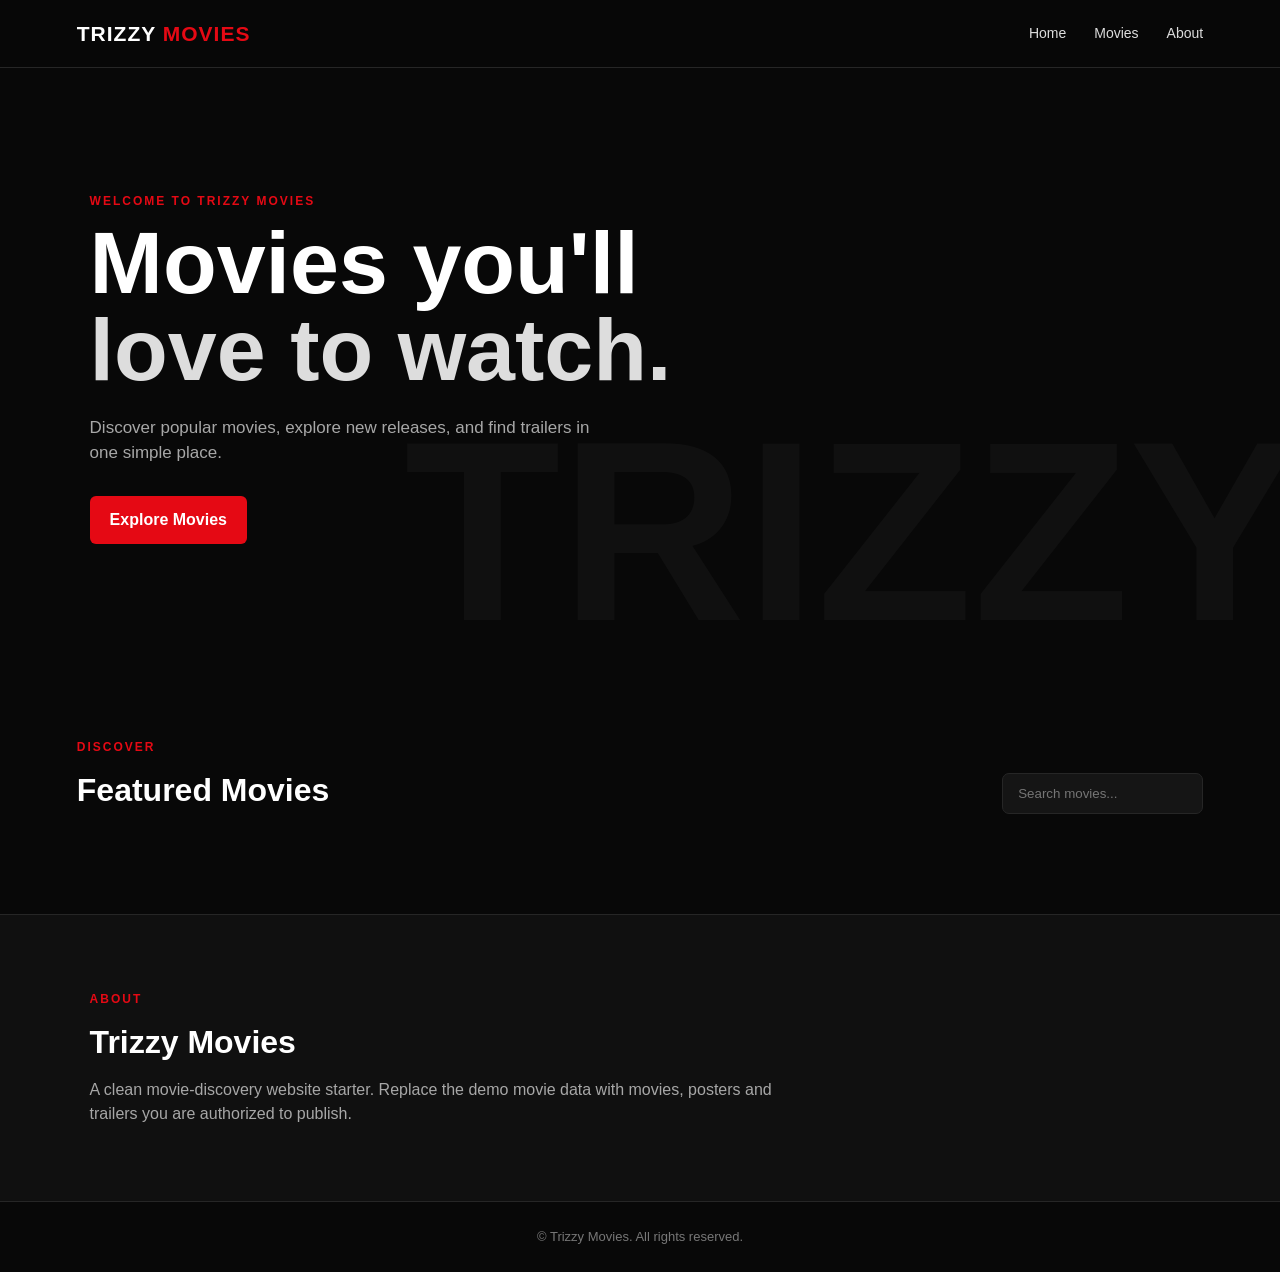
==== index.html @ 60e4cfdf "Add files via upload" ====
<!DOCTYPE html>
<html lang="en">
<head>
  <meta charset="UTF-8">
  <meta name="viewport" content="width=device-width, initial-scale=1.0">
  <meta name="description" content="Trizzy Movies - discover movies and trailers.">
  <title>Trizzy Movies</title>
  <link rel="stylesheet" href="style.css">
</head>
<body>
  <header class="navbar">
    <a class="logo" href="#">TRIZZY <span>MOVIES</span></a>
    <nav>
      <a href="#home">Home</a>
      <a href="#movies">Movies</a>
      <a href="#about">About</a>
    </nav>
    <button class="menu-btn" aria-label="Open menu">☰</button>
  </header>

  <main>
    <section class="hero" id="home">
      <div class="hero-content">
        <p class="eyebrow">WELCOME TO TRIZZY MOVIES</p>
        <h1>Movies you'll<br><span>love to watch.</span></h1>
        <p class="hero-text">Discover popular movies, explore new releases, and find trailers in one simple place.</p>
        <a class="primary-btn" href="#movies">Explore Movies</a>
      </div>
    </section>

    <section class="movies-section" id="movies">
      <div class="section-head">
        <div>
          <p class="eyebrow">DISCOVER</p>
          <h2>Featured Movies</h2>
        </div>
        <div class="search-wrap">
          <input id="searchInput" type="search" placeholder="Search movies..." aria-label="Search movies">
        </div>
      </div>

      <div id="movieGrid" class="movie-grid"></div>
      <p id="noResults" class="no-results" hidden>No movies found. Try another title.</p>
    </section>

    <section class="about" id="about">
      <p class="eyebrow">ABOUT</p>
      <h2>Trizzy Movies</h2>
      <p>A clean movie-discovery website starter. Replace the demo movie data with movies, posters and trailers you are authorized to publish.</p>
    </section>
  </main>

  <div id="movieModal" class="modal" aria-hidden="true">
    <div class="modal-card">
      <button id="closeModal" class="close-btn" aria-label="Close">×</button>
      <img id="modalPoster" src="" alt="">
      <div class="modal-info">
        <p id="modalGenre" class="eyebrow"></p>
        <h2 id="modalTitle"></h2>
        <p id="modalDescription"></p>
        <a id="trailerBtn" class="primary-btn" href="#" target="_blank" rel="noopener">▶ Watch Trailer</a>
      </div>
    </div>
  </div>

  <footer>
    <p>© <span id="year"></span> Trizzy Movies. All rights reserved.</p>
  </footer>

  <script src="script.js"></script>
</body>
</html>
---- style.css ----
* {
  box-sizing: border-box;
  margin: 0;
  padding: 0;
}

:root {
  --bg: #080808;
  --panel: #121212;
  --text: #ffffff;
  --muted: #a7a7a7;
  --accent: #e50914;
  --border: #262626;
}

html {
  scroll-behavior: smooth;
}

body {
  font-family: Arial, Helvetica, sans-serif;
  background: var(--bg);
  color: var(--text);
  line-height: 1.5;
}

a {
  color: inherit;
  text-decoration: none;
}

.navbar {
  position: sticky;
  top: 0;
  z-index: 20;
  height: 68px;
  padding: 0 6%;
  display: flex;
  align-items: center;
  justify-content: space-between;
  background: rgba(8, 8, 8, .94);
  backdrop-filter: blur(10px);
  border-bottom: 1px solid var(--border);
}

.logo {
  font-size: 21px;
  font-weight: 900;
  letter-spacing: 1px;
}

.logo span {
  color: var(--accent);
}

.navbar nav {
  display: flex;
  gap: 28px;
  color: #ddd;
  font-size: 14px;
}

.navbar nav a:hover {
  color: white;
}

.menu-btn {
  display: none;
  background: none;
  border: 0;
  color: white;
  font-size: 25px;
}

.hero {
  min-height: 600px;
  display: flex;
  align-items: center;
  padding: 70px 7%;
  background:
    linear-gradient(90deg, #080808 5%, rgba(8,8,8,.85) 45%, rgba(8,8,8,.25)),
    linear-gradient(0deg, #080808 0%, transparent 35%);
  position: relative;
  overflow: hidden;
}

.hero::after {
  content: "TRIZZY";
  position: absolute;
  right: -20px;
  bottom: -55px;
  font-size: clamp(100px, 20vw, 260px);
  font-weight: 900;
  color: rgba(255,255,255,.035);
  pointer-events: none;
}

.hero-content {
  max-width: 650px;
  position: relative;
  z-index: 1;
}

.eyebrow {
  color: var(--accent);
  font-size: 12px;
  font-weight: 800;
  letter-spacing: 2px;
  margin-bottom: 10px;
}

.hero h1 {
  font-size: clamp(48px, 8vw, 88px);
  line-height: .98;
  margin-bottom: 22px;
}

.hero h1 span {
  color: #ddd;
}

.hero-text {
  max-width: 520px;
  color: var(--muted);
  margin-bottom: 30px;
  font-size: 17px;
}

.primary-btn {
  display: inline-flex;
  align-items: center;
  justify-content: center;
  padding: 12px 20px;
  border-radius: 6px;
  background: var(--accent);
  color: white;
  font-weight: 800;
  border: 0;
  cursor: pointer;
  transition: transform .2s, opacity .2s;
}

.primary-btn:hover {
  transform: translateY(-2px);
  opacity: .9;
}

.movies-section {
  padding: 70px 6%;
}

.section-head {
  display: flex;
  align-items: end;
  justify-content: space-between;
  gap: 25px;
  margin-bottom: 30px;
}

h2 {
  font-size: 32px;
}

.search-wrap input {
  width: min(300px, 100%);
  padding: 12px 15px;
  border-radius: 7px;
  border: 1px solid var(--border);
  background: #151515;
  color: white;
  outline: none;
}

.search-wrap input:focus {
  border-color: var(--accent);
}

.movie-grid {
  display: grid;
  grid-template-columns: repeat(4, minmax(0, 1fr));
  gap: 22px;
}

.movie-card {
  background: var(--panel);
  border: 1px solid var(--border);
  border-radius: 10px;
  overflow: hidden;
  transition: transform .2s, border-color .2s;
}

.movie-card:hover {
  transform: translateY(-5px);
  border-color: #444;
}

.movie-poster {
  width: 100%;
  aspect-ratio: 2 / 3;
  object-fit: cover;
  display: block;
  background: #222;
}

.movie-info {
  padding: 15px;
}

.movie-info h3 {
  font-size: 17px;
  margin-bottom: 5px;
}

.movie-meta {
  color: var(--muted);
  font-size: 13px;
  margin-bottom: 13px;
}

.card-btn {
  width: 100%;
  padding: 9px;
  border-radius: 6px;
  background: transparent;
  color: white;
  border: 1px solid #444;
  cursor: pointer;
  font-weight: 700;
}

.card-btn:hover {
  background: white;
  color: black;
}

.no-results {
  text-align: center;
  color: var(--muted);
  padding: 45px 0;
}

.about {
  padding: 75px 7%;
  background: #101010;
  border-top: 1px solid var(--border);
}

.about p:last-child {
  max-width: 700px;
  color: var(--muted);
  margin-top: 12px;
}

footer {
  padding: 25px 6%;
  text-align: center;
  color: #777;
  font-size: 13px;
  border-top: 1px solid var(--border);
}

.modal {
  position: fixed;
  inset: 0;
  z-index: 50;
  display: none;
  align-items: center;
  justify-content: center;
  padding: 20px;
  background: rgba(0,0,0,.82);
}

.modal.show {
  display: flex;
}

.modal-card {
  position: relative;
  width: min(850px, 100%);
  display: grid;
  grid-template-columns: 260px 1fr;
  gap: 28px;
  padding: 25px;
  background: #151515;
  border: 1px solid #333;
  border-radius: 12px;
}

.modal-card img {
  width: 100%;
  border-radius: 8px;
  aspect-ratio: 2 / 3;
  object-fit: cover;
}

.modal-info {
  align-self: center;
}

.modal-info h2 {
  margin-bottom: 15px;
}

.modal-info > p:not(.eyebrow) {
  color: var(--muted);
  margin-bottom: 25px;
}

.close-btn {
  position: absolute;
  top: 10px;
  right: 14px;
  border: 0;
  background: transparent;
  color: white;
  font-size: 32px;
  cursor: pointer;
}

@media (max-width: 850px) {
  .movie-grid {
    grid-template-columns: repeat(3, minmax(0, 1fr));
  }
}

@media (max-width: 650px) {
  .navbar {
    padding: 0 5%;
  }

  .navbar nav {
    display: none;
  }

  .menu-btn {
    display: block;
  }

  .hero {
    min-height: 520px;
    padding: 60px 6%;
  }

  .hero-text {
    font-size: 15px;
  }

  .section-head {
    align-items: stretch;
    flex-direction: column;
  }

  .search-wrap input {
    width: 100%;
  }

  .movie-grid {
    grid-template-columns: repeat(2, minmax(0, 1fr));
    gap: 14px;
  }

  .movies-section {
    padding: 50px 5%;
  }

  .modal-card {
    grid-template-columns: 120px 1fr;
    gap: 15px;
    padding: 18px;
  }

  .modal-info h2 {
    font-size: 22px;
  }
}

@media (max-width: 400px) {
  .movie-grid {
    grid-template-columns: 1fr 1fr;
  }

  .movie-info {
    padding: 10px;
  }

  .movie-info h3 {
    font-size: 15px;
  }

  .modal-card {
    grid-template-columns: 1fr;
    max-height: 90vh;
    overflow-y: auto;
  }

  .modal-card img {
    width: 130px;
  }
}
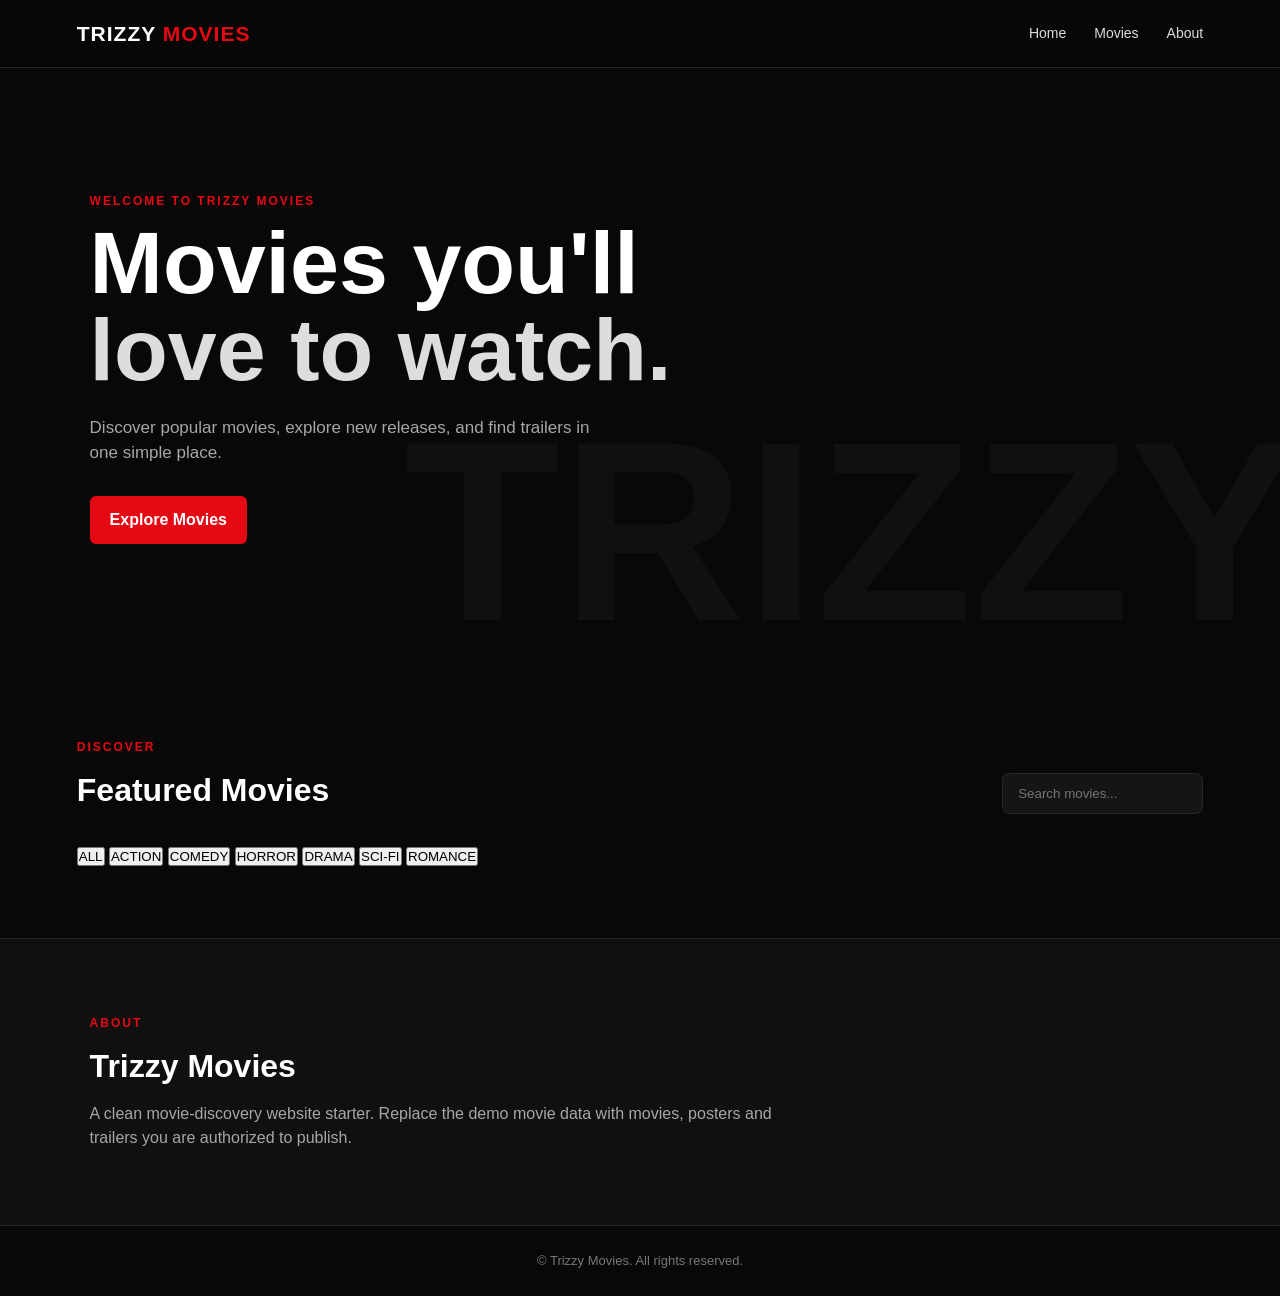
==== commit 252a1f52: "Update index.html" ====
--- a/index.html
+++ b/index.html
@@ -38,7 +38,15 @@
           <input id="searchInput" type="search" placeholder="Search movies..." aria-label="Search movies">
         </div>
       </div>
-
+<div class="categories">
+  <button class="category-btn active" data-category="All">ALL</button>
+  <button class="category-btn" data-category="Action">ACTION</button>
+  <button class="category-btn" data-category="Comedy">COMEDY</button>
+  <button class="category-btn" data-category="Horror">HORROR</button>
+  <button class="category-btn" data-category="Drama">DRAMA</button>
+  <button class="category-btn" data-category="Sci-Fi">SCI-FI</button>
+  <button class="category-btn" data-category="Romance">ROMANCE</button>
+</div>
       <div id="movieGrid" class="movie-grid"></div>
       <p id="noResults" class="no-results" hidden>No movies found. Try another title.</p>
     </section>
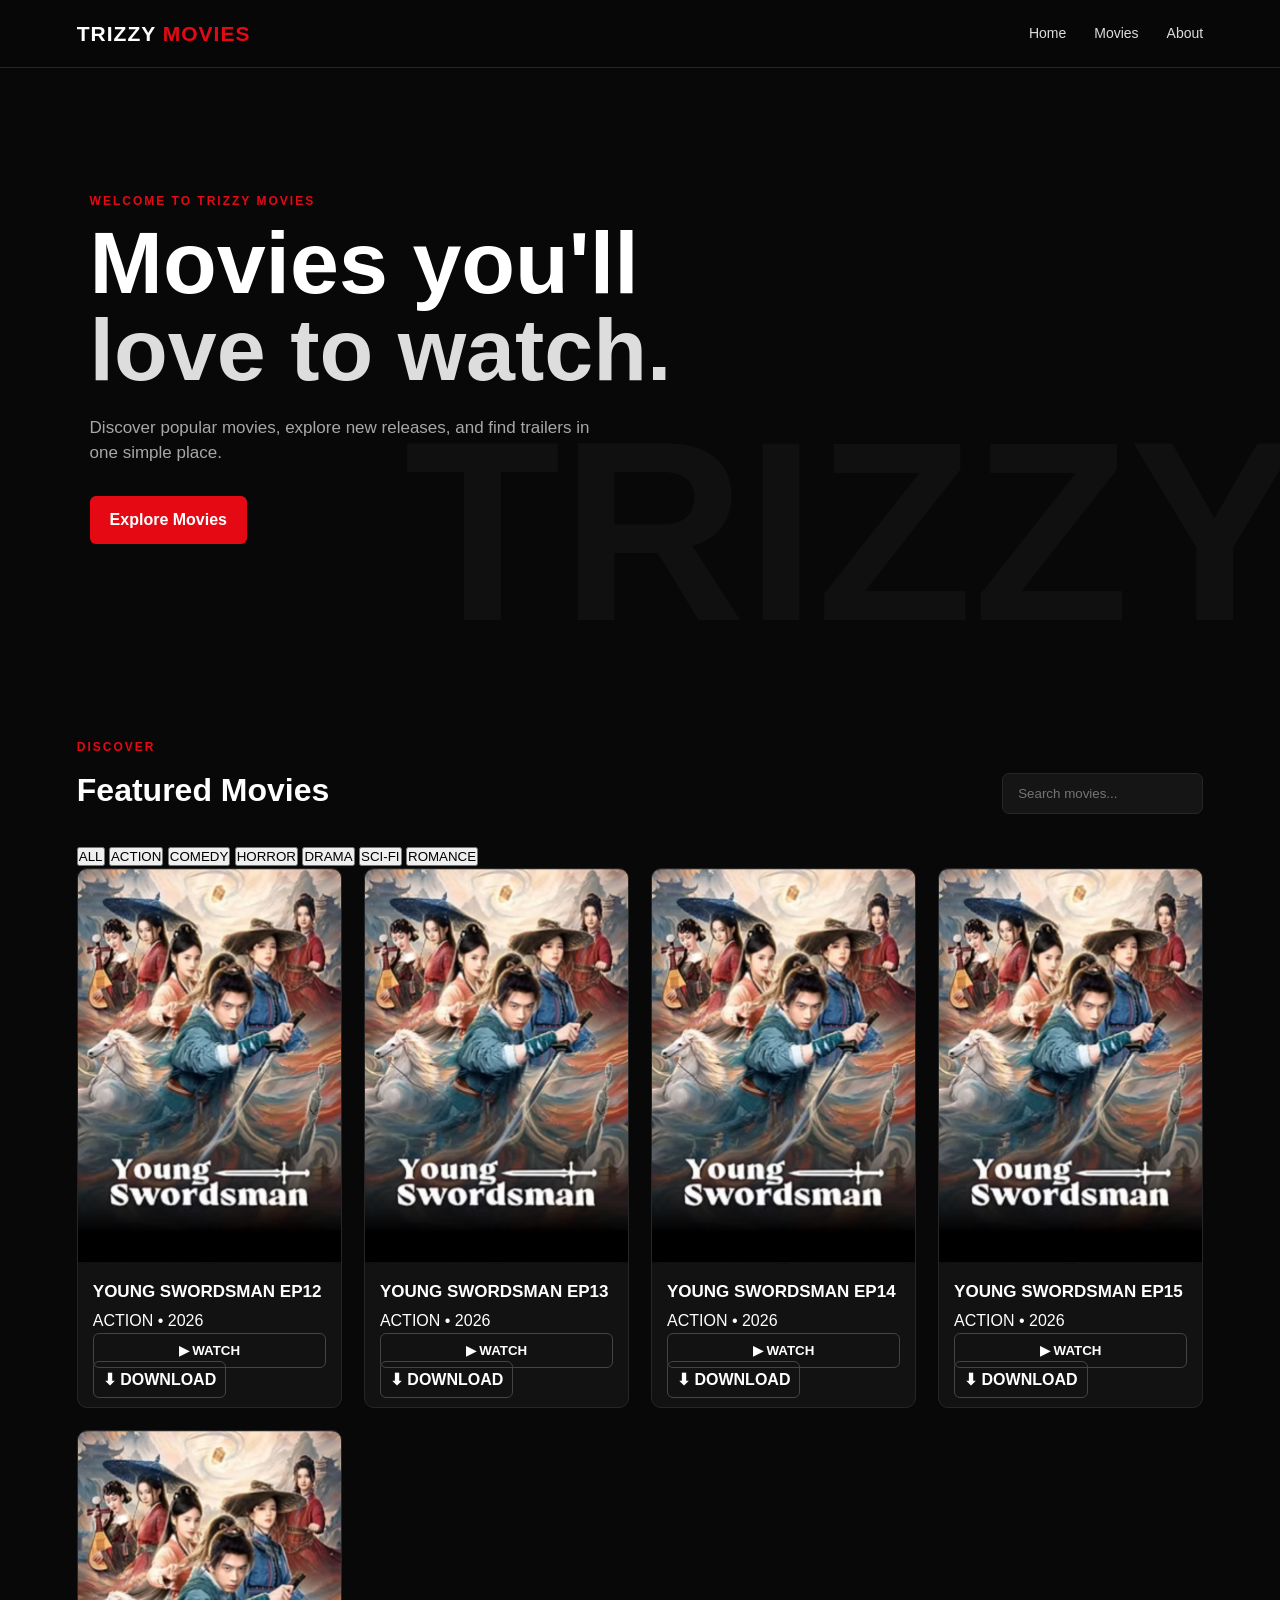
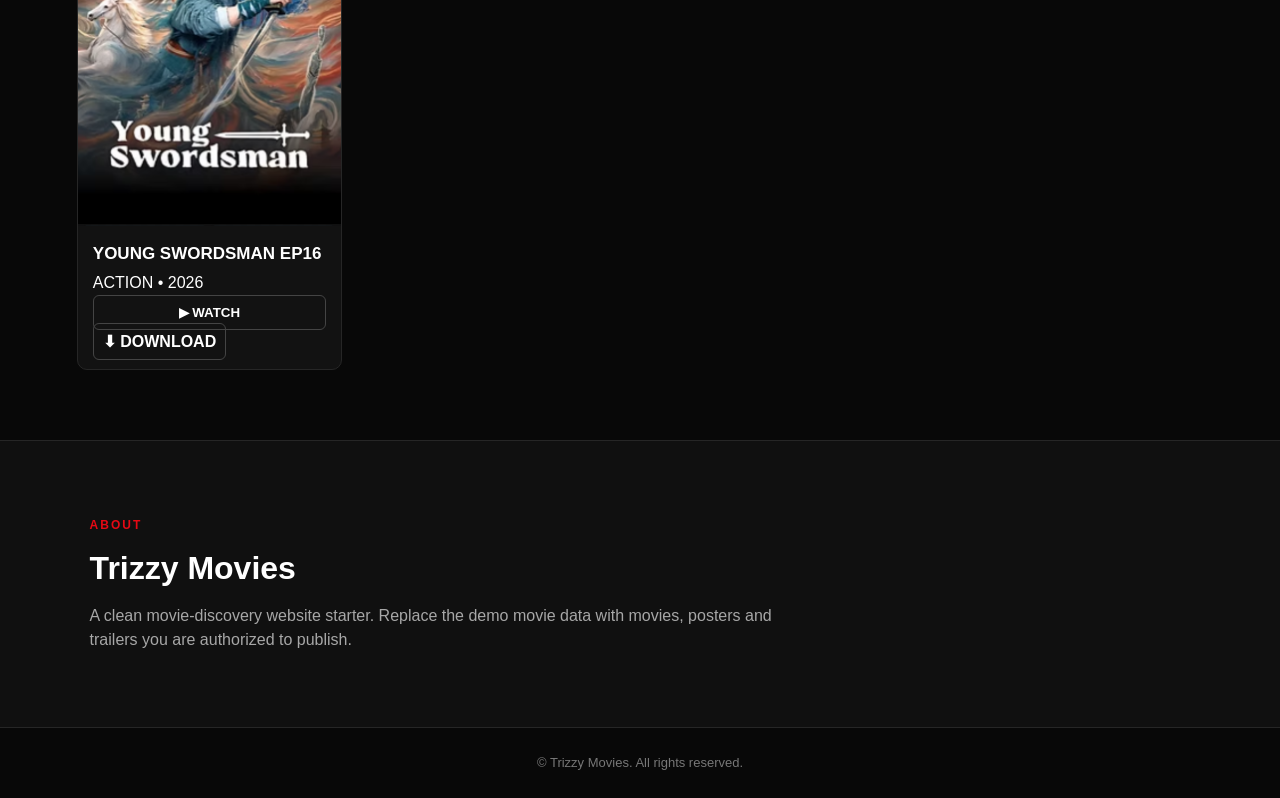
==== commit e9c6eada: "Add Google Ads script to index.html Added Google Ads script for ad integration." ====
--- a/index.html
+++ b/index.html
@@ -1,6 +1,8 @@
 <!DOCTYPE html>
 <html lang="en">
-<head>
+<head><script async
+src="https://pagead2.googlesyndication.com/pagead/js/adsbygoogle.js?client=ca-pub-4326607545200755"
+crossorigin="anonymous"></script>
   <meta charset="UTF-8">
   <meta name="viewport" content="width=device-width, initial-scale=1.0">
   <meta name="description" content="Trizzy Movies - discover movies and trailers.">
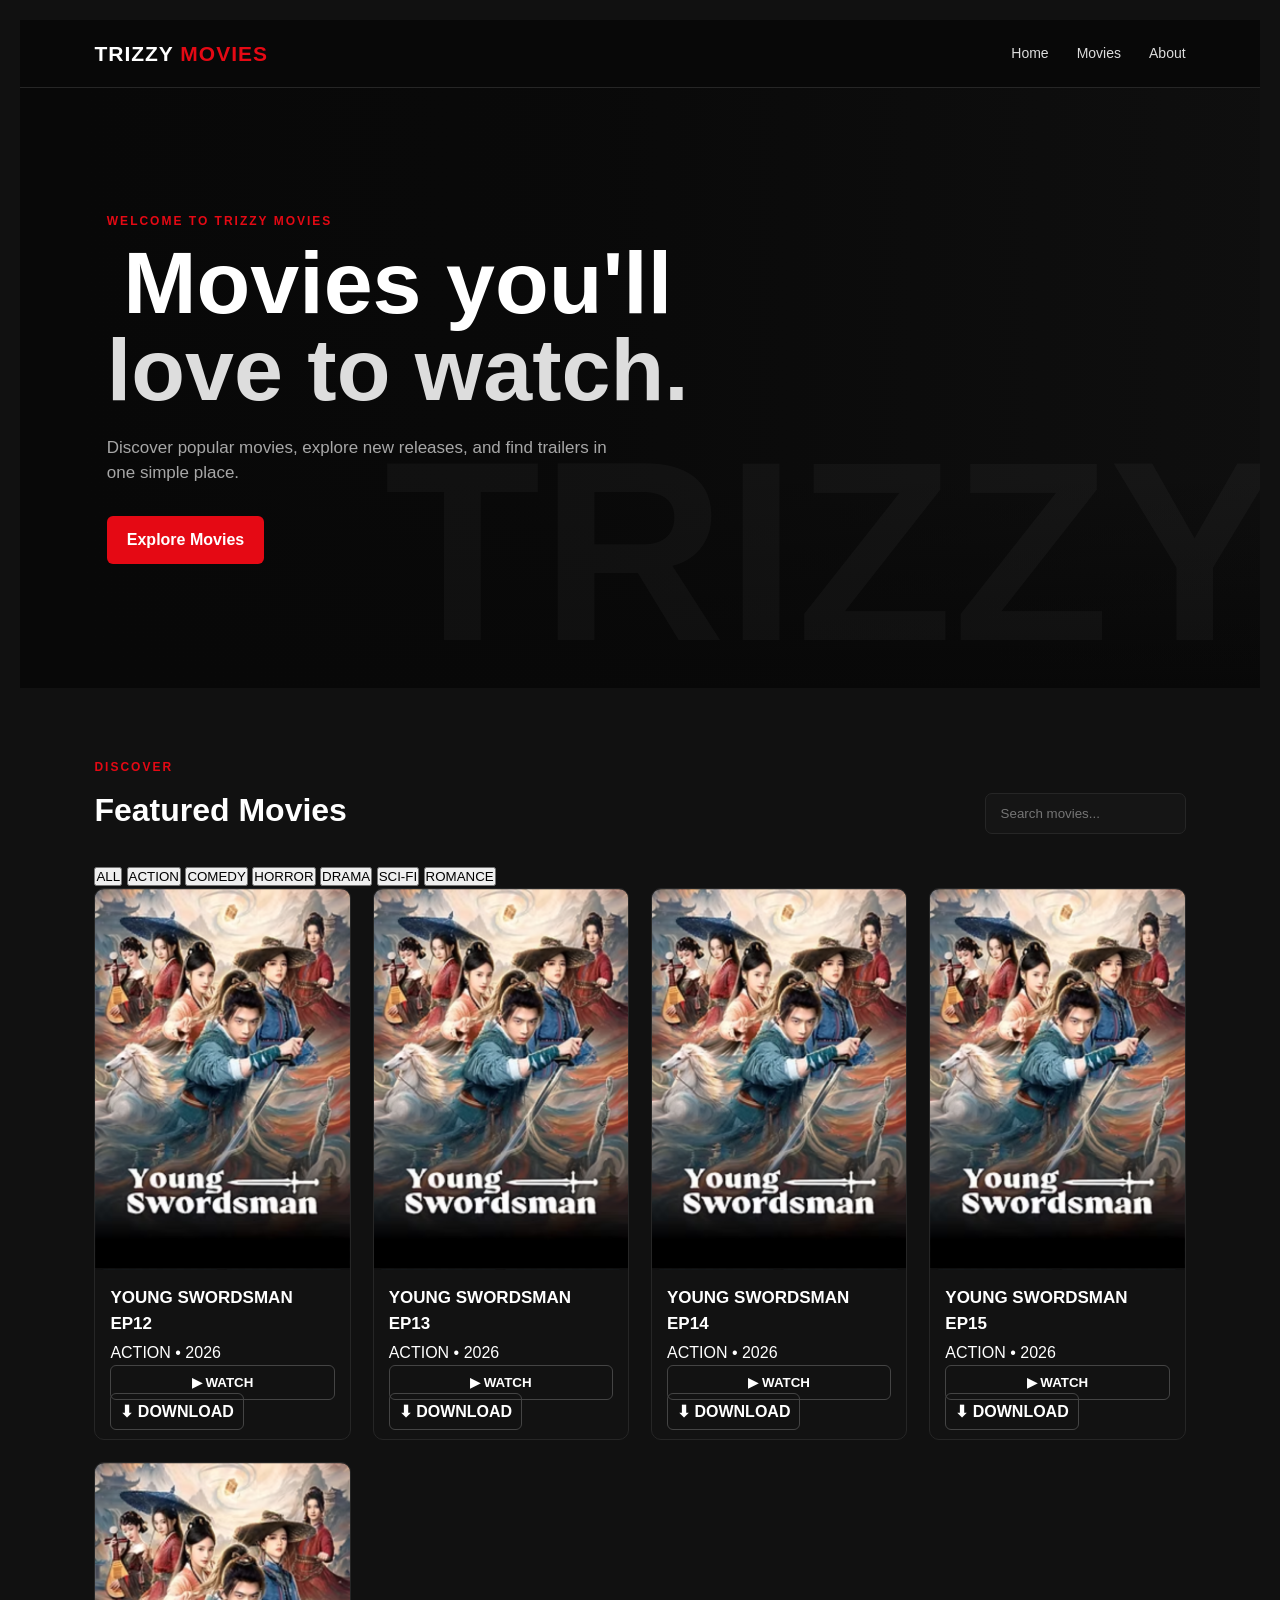
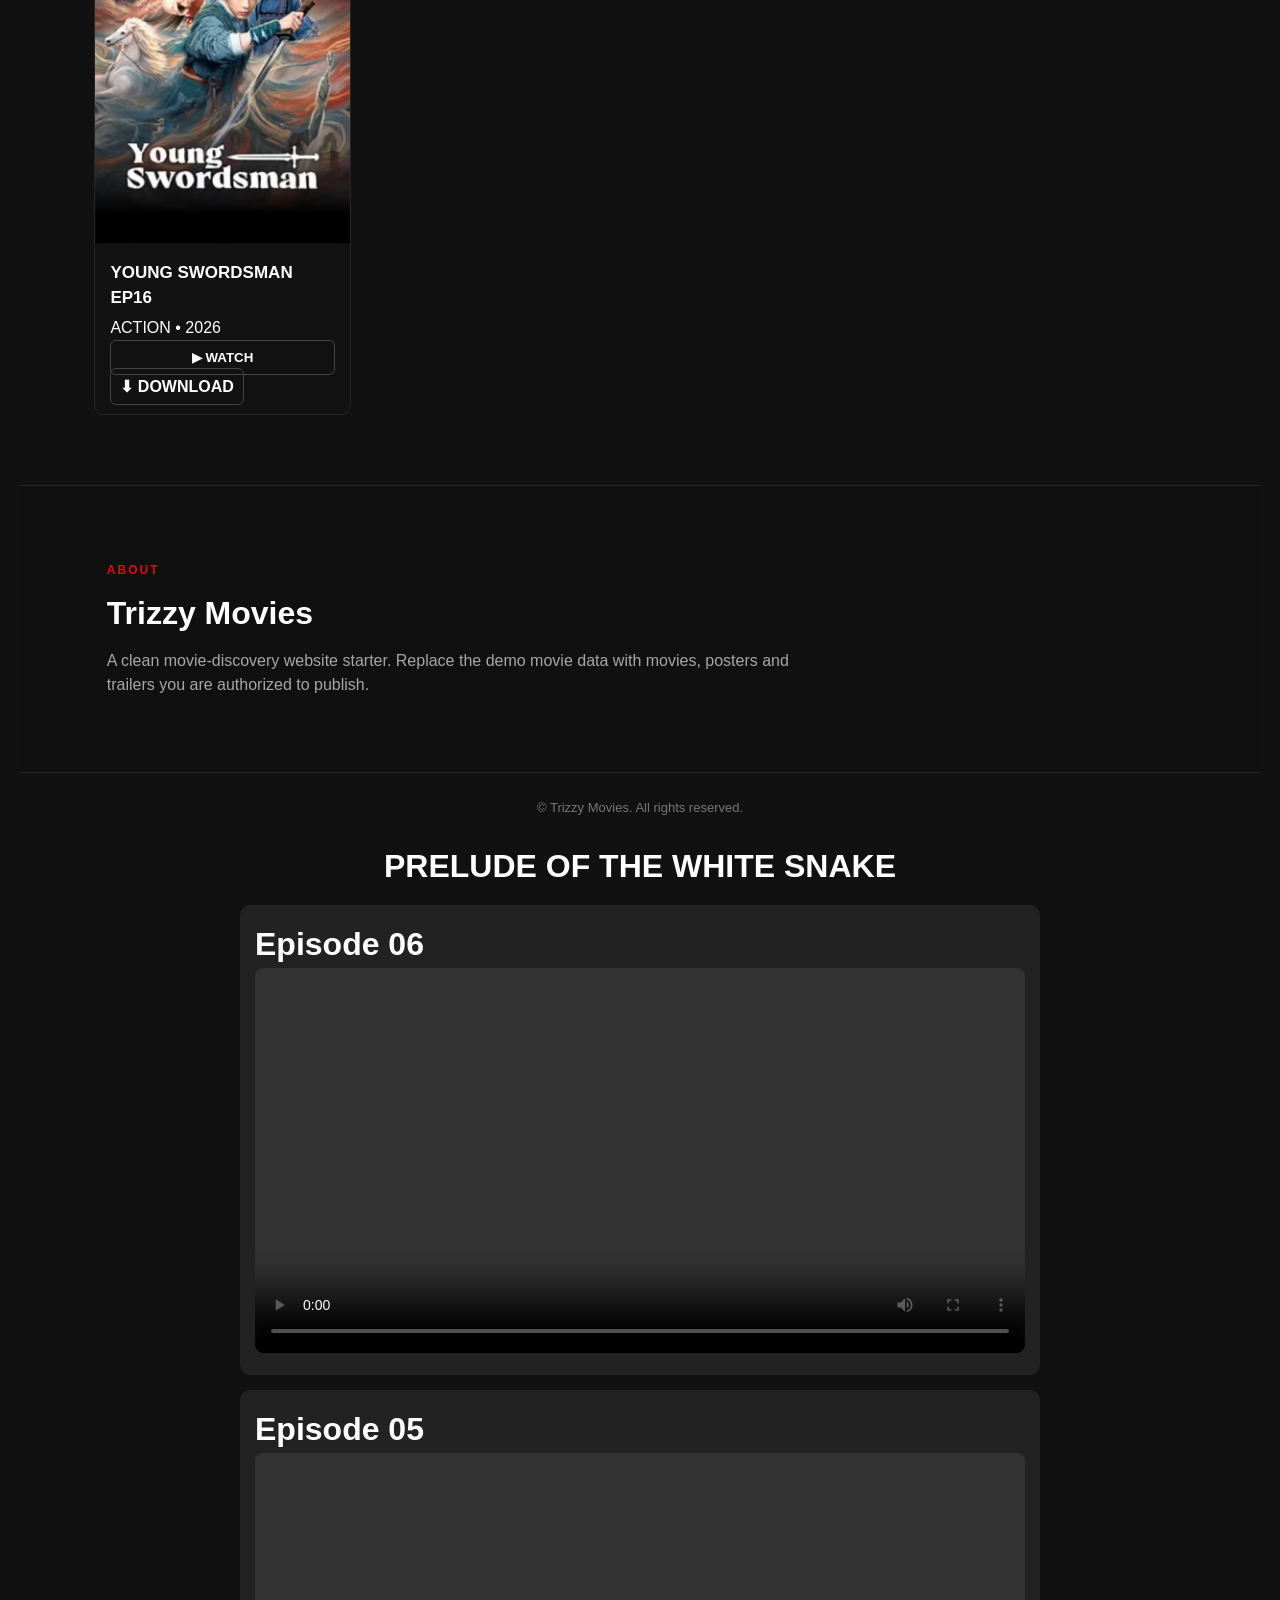
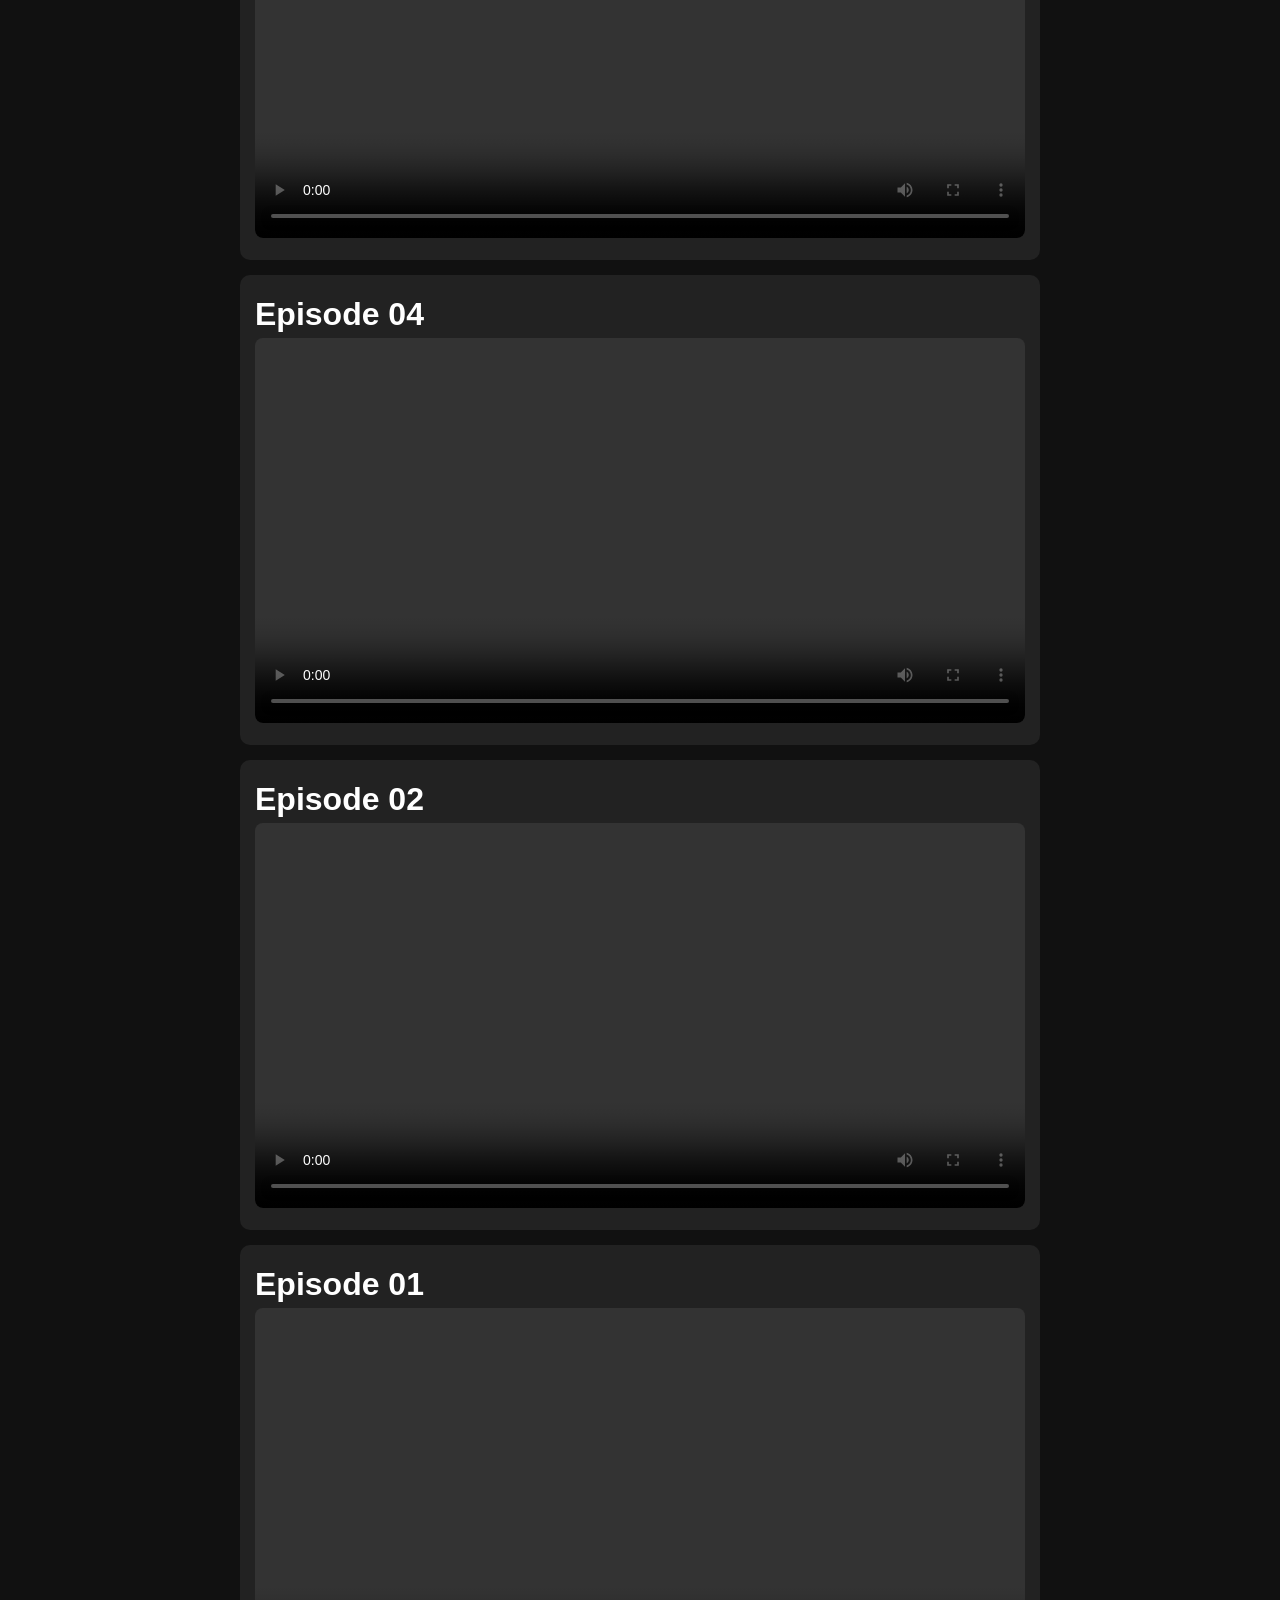
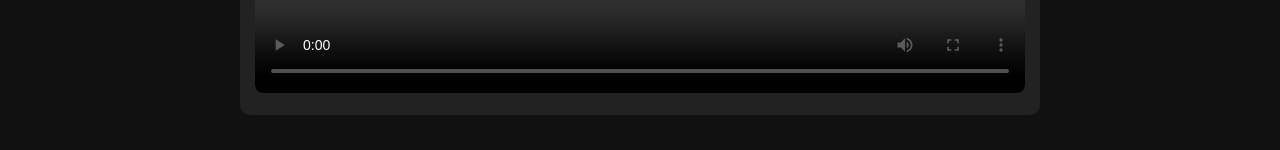
==== commit 05b43768: "Add HTML layout and video episodes Added HTML structure and video episodes for 'Prelude of the White" ====
--- a/index.html
+++ b/index.html
@@ -80,3 +80,94 @@
   <script src="script.js"></script>
 </body>
 </html>
+<!DOCTYPE html>
+<html lang="en">
+<head>
+  <meta charset="UTF-8">
+  <meta name="viewport" content="width=device-width, initial-scale=1.0">
+
+  <title>Prelude of the White Snake - Episodes</title>
+
+  <!-- WhatsApp / Facebook preview -->
+  <meta property="og:title" content="Prelude of the White Snake">
+  <meta property="og:description" content="Watch Prelude of the White Snake episodes on TrizzyMovies.">
+  <meta property="og:image" content="https://YOUR-WEBSITE.com/images/prelude-white-snake.jpg">
+  <meta property="og:type" content="video.movie">
+
+  <style>
+    body {
+      font-family: Arial, sans-serif;
+      background: #111;
+      color: white;
+      margin: 0;
+      padding: 20px;
+    }
+
+    .container {
+      max-width: 800px;
+      margin: auto;
+    }
+
+    h1 {
+      text-align: center;
+    }
+
+    .episode {
+      background: #222;
+      padding: 15px;
+      margin: 15px 0;
+      border-radius: 10px;
+    }
+
+    video {
+      width: 100%;
+      border-radius: 8px;
+    }
+  </style>
+</head>
+
+<body>
+
+<div class="container">
+
+  <h1>PRELUDE OF THE WHITE SNAKE</h1>
+
+  <div class="episode">
+    <h2>Episode 06</h2>
+    <video controls preload="metadata">
+      <source src="https://pub-945fd499c47346f1923953fd79ef28c5.r2.dev/PRELUDE%20OF%20THE%20WHITE%20SNAKE%20EP06.mp4" type="video/mp4">
+    </video>
+  </div>
+
+  <div class="episode">
+    <h2>Episode 05</h2>
+    <video controls preload="metadata">
+      <source src="https://pub-945fd499c47346f1923953fd79ef28c5.r2.dev/PRELUDE%20OF%20THE%20WHITE%20SNAKE%20EP05.mp4" type="video/mp4">
+    </video>
+  </div>
+
+  <div class="episode">
+    <h2>Episode 04</h2>
+    <video controls preload="metadata">
+      <source src="https://pub-945fd499c47346f1923953fd79ef28c5.r2.dev/PRELUDE%20OF%20THE%20WHITE%20SNAKE%20EP04.mp4" type="video/mp4">
+    </video>
+  </div>
+
+  <div class="episode">
+    <h2>Episode 02</h2>
+    <video controls preload="metadata">
+      <source src="https://pub-945fd499c47346f1923953fd79ef28c5.r2.dev/PRELUDE%20OF%20THE%20WHITE%20SNAKE%20EP02.mp4" type="video/mp4">
+    </video>
+  </div>
+
+  <div class="episode">
+    <h2>Episode 01</h2>
+    <video controls preload="metadata">
+      <source src="https://pub-945fd499c47346f1923953fd79ef28c5.r2.dev/PRELUDE%20OF%20THE%20WHITE%20SNAKE%20EP01.mp4" type="video/mp4">
+    </video>
+  </div>
+
+</div>
+
+</body>
+</html>
